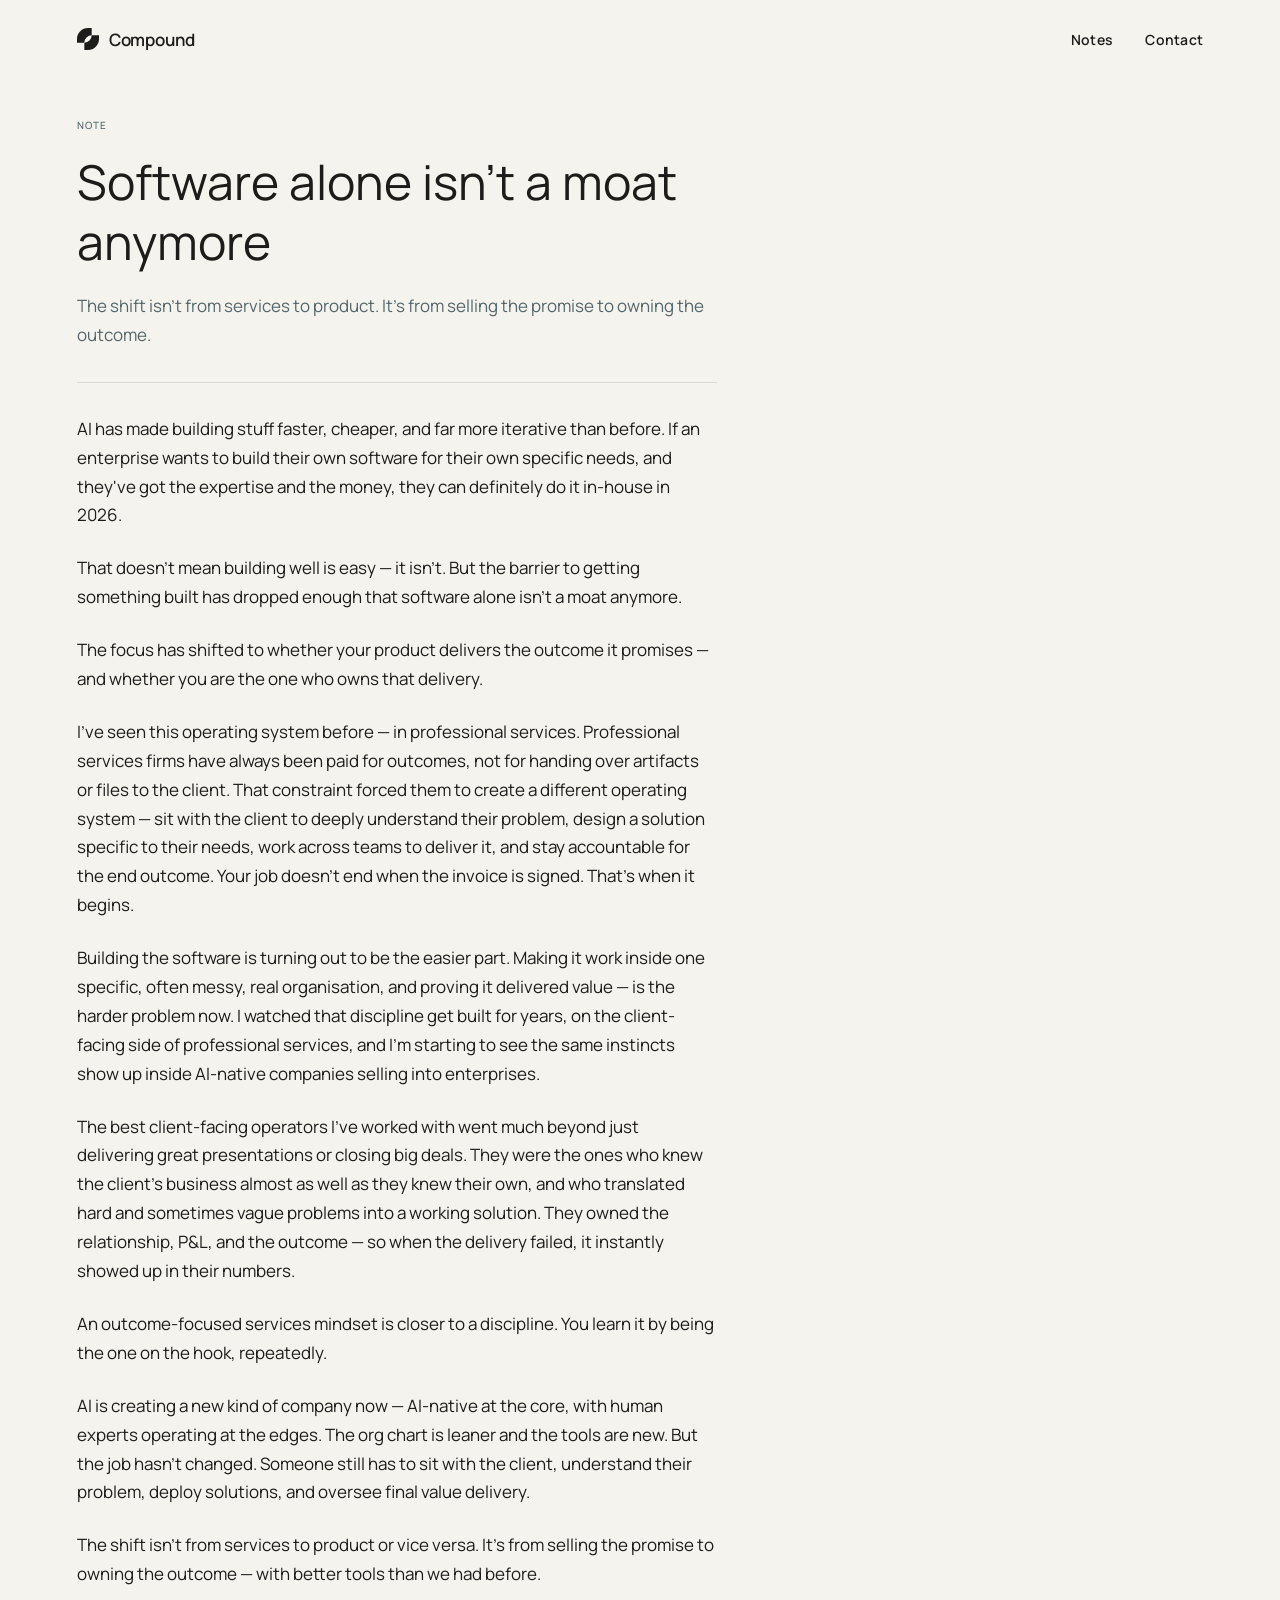
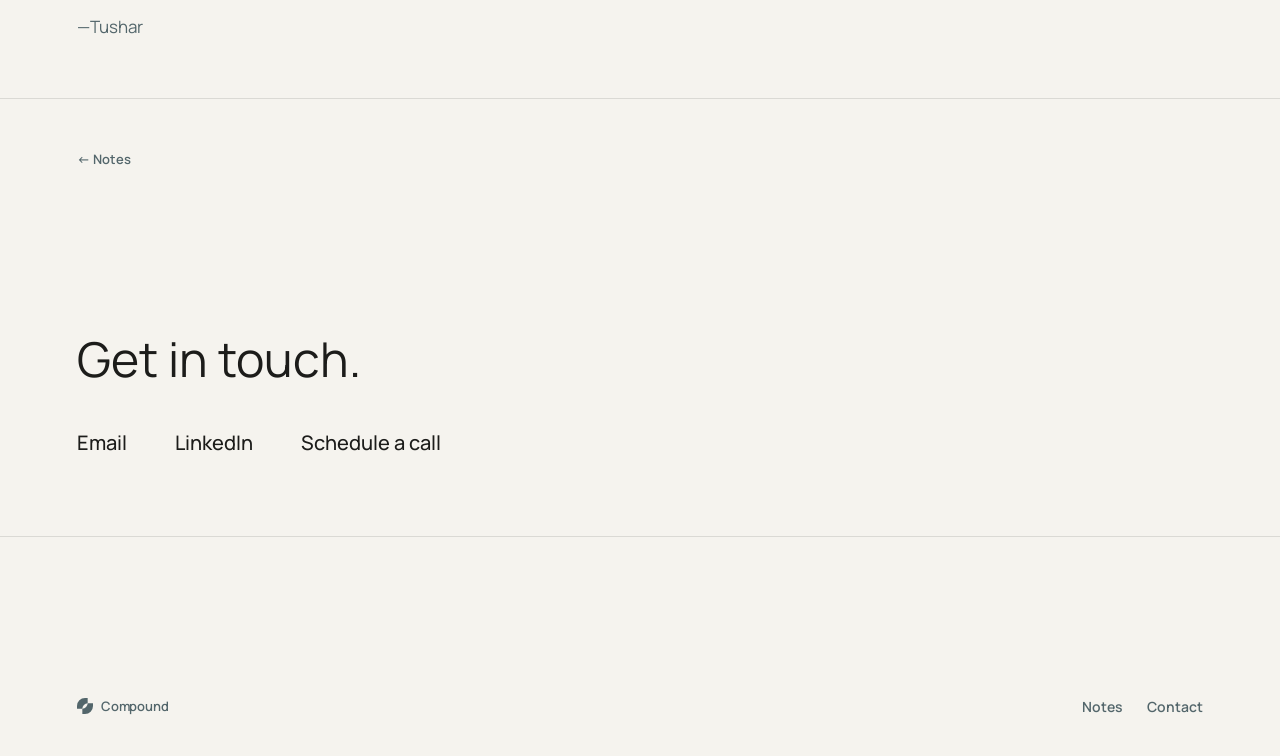
==== software-alone-isnt-a-moat.html @ eee7f184 "Add files via upload" ====
<!DOCTYPE html>
<html>
<head>
<meta charset="utf-8">
<meta name="viewport" content="width=device-width, initial-scale=1">
<script src="./support.js"></script>
</head>
<body>
<x-dc>
<helmet>
<meta charset="utf-8">
<title>Software alone isn't a moat anymore — Compound</title>
<meta name="description" content="The shift isn't from services to product. It's from selling the promise to owning the outcome.">
<meta property="og:type" content="article">
<meta property="og:title" content="Software alone isn't a moat anymore">
<meta property="og:description" content="The shift isn't from services to product. It's from selling the promise to owning the outcome.">
<meta property="og:url" content="https://bycompound.com/software-alone-isnt-a-moat.html">
<!-- og:image/twitter:image placeholder: og.png does not exist yet, upload before launch -->
<meta property="og:image" content="https://bycompound.com/og.png">
<meta name="twitter:card" content="summary">
<meta name="twitter:title" content="Software alone isn't a moat anymore">
<meta name="twitter:description" content="The shift isn't from services to product. It's from selling the promise to owning the outcome.">
<meta property="twitter:image" content="https://bycompound.com/og.png">
<link rel="icon" type="image/svg+xml" href="data:image/svg+xml,%3Csvg xmlns='http://www.w3.org/2000/svg' viewBox='0 0 600 600'%3E%3Cpath d='M 400,0 L 400,200 A 200,200 0 0,0 200,400 L 0,400 L 0,300 A 300,300 0 0,1 300,0 L 400,0 Z' fill='%231C1C1A'/%3E%3Cpath d='M 200,600 L 200,400 A 200,200 0 0,0 400,200 L 600,200 L 600,300 A 300,300 0 0,1 300,600 L 200,600 Z' fill='%231C1C1A'/%3E%3C/svg%3E">
<link rel="preconnect" href="https://fonts.googleapis.com">
<link href="https://fonts.googleapis.com/css2?family=Manrope:wght@400;500;600&display=swap" rel="stylesheet">
<style>
  * { box-sizing: border-box; }
  body { margin: 0; font-family: 'Manrope', sans-serif; background: #F5F3EE; }
  a { color: #A85C41; text-decoration: none; }
  a:hover { color: #8f4c35; }
  .back-link:hover { color: #1C1C1A; }
</style>
</helmet>

<div style="background:#F5F3EE;">

  <header style="position:sticky; top:0; z-index:10; background:#F5F3EE; display:flex; align-items:center; justify-content:space-between; padding:28px clamp(24px,6vw,96px); max-width:1400px; margin:0 auto; flex-wrap:wrap; gap:16px;">
    <a href="index.html" style="display:flex; align-items:center; gap:10px; text-decoration:none; color:inherit;">
      <svg viewBox="0 0 600 600" width="22" height="22" style="color:#1C1C1A; flex-shrink:0;">
        <path d="M 400,0 L 400,200 A 200,200 0 0,0 200,400 L 0,400 L 0,300 A 300,300 0 0,1 300,0 L 400,0 Z" fill="currentColor"/>
        <path d="M 200,600 L 200,400 A 200,200 0 0,0 400,200 L 600,200 L 600,300 A 300,300 0 0,1 300,600 L 200,600 Z" fill="currentColor"/>
      </svg>
      <span style="font:600 17px/1 Manrope; letter-spacing:-0.01em; color:#1C1C1A;">Compound</span>
    </a>
    <nav style="display:flex; gap:32px;">
      <a href="index.html#notes" style="font:600 14px Manrope; letter-spacing:0.02em; color:#1C1C1A;">Notes</a>
      <a href="#contact" style="font:600 14px Manrope; letter-spacing:0.02em; color:#1C1C1A;">Contact</a>
    </nav>
  </header>

  <article style="padding:40px clamp(24px,6vw,96px) 0; max-width:1400px; margin:0 auto;">
    <p style="margin:0 0 20px; font:500 10px Manrope; letter-spacing:0.1em; text-transform:uppercase; color:#53666B;">Note</p>
    <h1 style="margin:0 0 20px; max-width:680px; font:400 clamp(32px,6vw,48px)/1.25 Manrope; color:#1C1C1A;">Software alone isn't a moat anymore</h1>
    <p style="margin:0 0 32px; max-width:640px; font:400 17px/1.7 Manrope; color:#53666B;">The shift isn't from services to product. It's from selling the promise to owning the outcome.</p>
    <div style="max-width:640px; border-top:1px solid rgba(28,28,26,0.12); padding-top:32px; padding-bottom:56px; display:flex; flex-direction:column; gap:24px;">
      <p style="margin:0; font:400 17px/1.7 Manrope; color:#1C1C1A;">AI has made building stuff faster, cheaper, and far more iterative than before. If an enterprise wants to build their own software for their own specific needs, and they've got the expertise and the money, they can definitely do it in-house in 2026.</p>
      <p style="margin:0; font:400 17px/1.7 Manrope; color:#1C1C1A;">That doesn't mean building well is easy — it isn't. But the barrier to getting something built has dropped enough that software alone isn't a moat anymore.</p>
      <p style="margin:0; font:400 17px/1.7 Manrope; color:#1C1C1A;">The focus has shifted to whether your product delivers the outcome it promises — and whether you are the one who owns that delivery.</p>
      <p style="margin:0; font:400 17px/1.7 Manrope; color:#1C1C1A;">I've seen this operating system before — in professional services. Professional services firms have always been paid for outcomes, not for handing over artifacts or files to the client. That constraint forced them to create a different operating system — sit with the client to deeply understand their problem, design a solution specific to their needs, work across teams to deliver it, and stay accountable for the end outcome. Your job doesn't end when the invoice is signed. That's when it begins.</p>
      <p style="margin:0; font:400 17px/1.7 Manrope; color:#1C1C1A;">Building the software is turning out to be the easier part. Making it work inside one specific, often messy, real organisation, and proving it delivered value — is the harder problem now. I watched that discipline get built for years, on the client-facing side of professional services, and I'm starting to see the same instincts show up inside AI-native companies selling into enterprises.</p>
      <p style="margin:0; font:400 17px/1.7 Manrope; color:#1C1C1A;">The best client-facing operators I've worked with went much beyond just delivering great presentations or closing big deals. They were the ones who knew the client's business almost as well as they knew their own, and who translated hard and sometimes vague problems into a working solution. They owned the relationship, P&amp;L, and the outcome — so when the delivery failed, it instantly showed up in their numbers.</p>
      <p style="margin:0; font:400 17px/1.7 Manrope; color:#1C1C1A;">An outcome-focused services mindset is closer to a discipline. You learn it by being the one on the hook, repeatedly.</p>
      <p style="margin:0; font:400 17px/1.7 Manrope; color:#1C1C1A;">AI is creating a new kind of company now — AI-native at the core, with human experts operating at the edges. The org chart is leaner and the tools are new. But the job hasn't changed. Someone still has to sit with the client, understand their problem, deploy solutions, and oversee final value delivery.</p>
      <p style="margin:0; font:400 17px/1.7 Manrope; color:#1C1C1A;">The shift isn't from services to product or vice versa. It's from selling the promise to owning the outcome — with better tools than we had before.</p>
      <p style="margin:0; font:400 17px/1.7 Manrope; color:#53666B;">—Tushar</p>
    </div>
  </article>

  <div style="padding:48px clamp(24px,6vw,96px) 0; max-width:1400px; margin:0 auto; border-top:1px solid rgba(28,28,26,0.12);">
    <a href="index.html#notes" style="font:600 13px Manrope; color:#53666B;" class="back-link">← Notes</a>
  </div>

  <section id="contact" style="padding:clamp(80px,18vw,160px) clamp(24px,6vw,96px) 80px; max-width:1400px; margin:0 auto;">
    <h2 style="margin:0 0 40px; font:400 clamp(32px,6vw,48px)/1.25 Manrope; color:#1C1C1A;">Get in touch.</h2>
    <div style="display:flex; gap:48px; flex-wrap:wrap;">
      <a href="mailto:tushar@bycompound.com" style="font:500 20px Manrope; color:#1C1C1A;">Email</a>
      <a href="https://www.linkedin.com/company/bycompound/" style="font:500 20px Manrope; color:#1C1C1A;">LinkedIn</a>
      <a href="https://cal.com/bycompound/30min" target="_blank" rel="noopener" style="font:500 20px Manrope; color:#1C1C1A;">Schedule a call</a>
    </div>
  </section>

  <footer style="padding:160px clamp(24px,6vw,96px) 40px; max-width:1400px; margin:0 auto; display:flex; align-items:center; justify-content:space-between; flex-wrap:wrap; gap:16px; border-top:1px solid rgba(28,28,26,0.12);">
    <div style="display:flex; align-items:center; gap:8px;">
      <svg viewBox="0 0 600 600" width="16" height="16" style="color:#53666B; flex-shrink:0;">
        <path d="M 400,0 L 400,200 A 200,200 0 0,0 200,400 L 0,400 L 0,300 A 300,300 0 0,1 300,0 L 400,0 Z" fill="currentColor"/>
        <path d="M 200,600 L 200,400 A 200,200 0 0,0 400,200 L 600,200 L 600,300 A 300,300 0 0,1 300,600 L 200,600 Z" fill="currentColor"/>
      </svg>
      <span style="font:600 13px/1 Manrope; letter-spacing:-0.01em; color:#53666B;">Compound</span>
    </div>
    <nav style="display:flex; gap:24px;">
      <a href="index.html#notes" style="font:600 14px Manrope; color:#53666B;">Notes</a>
      <a href="#contact" style="font:600 14px Manrope; color:#53666B;">Contact</a>
    </nav>
  </footer>

</div>

</x-dc>
</body>
</html>
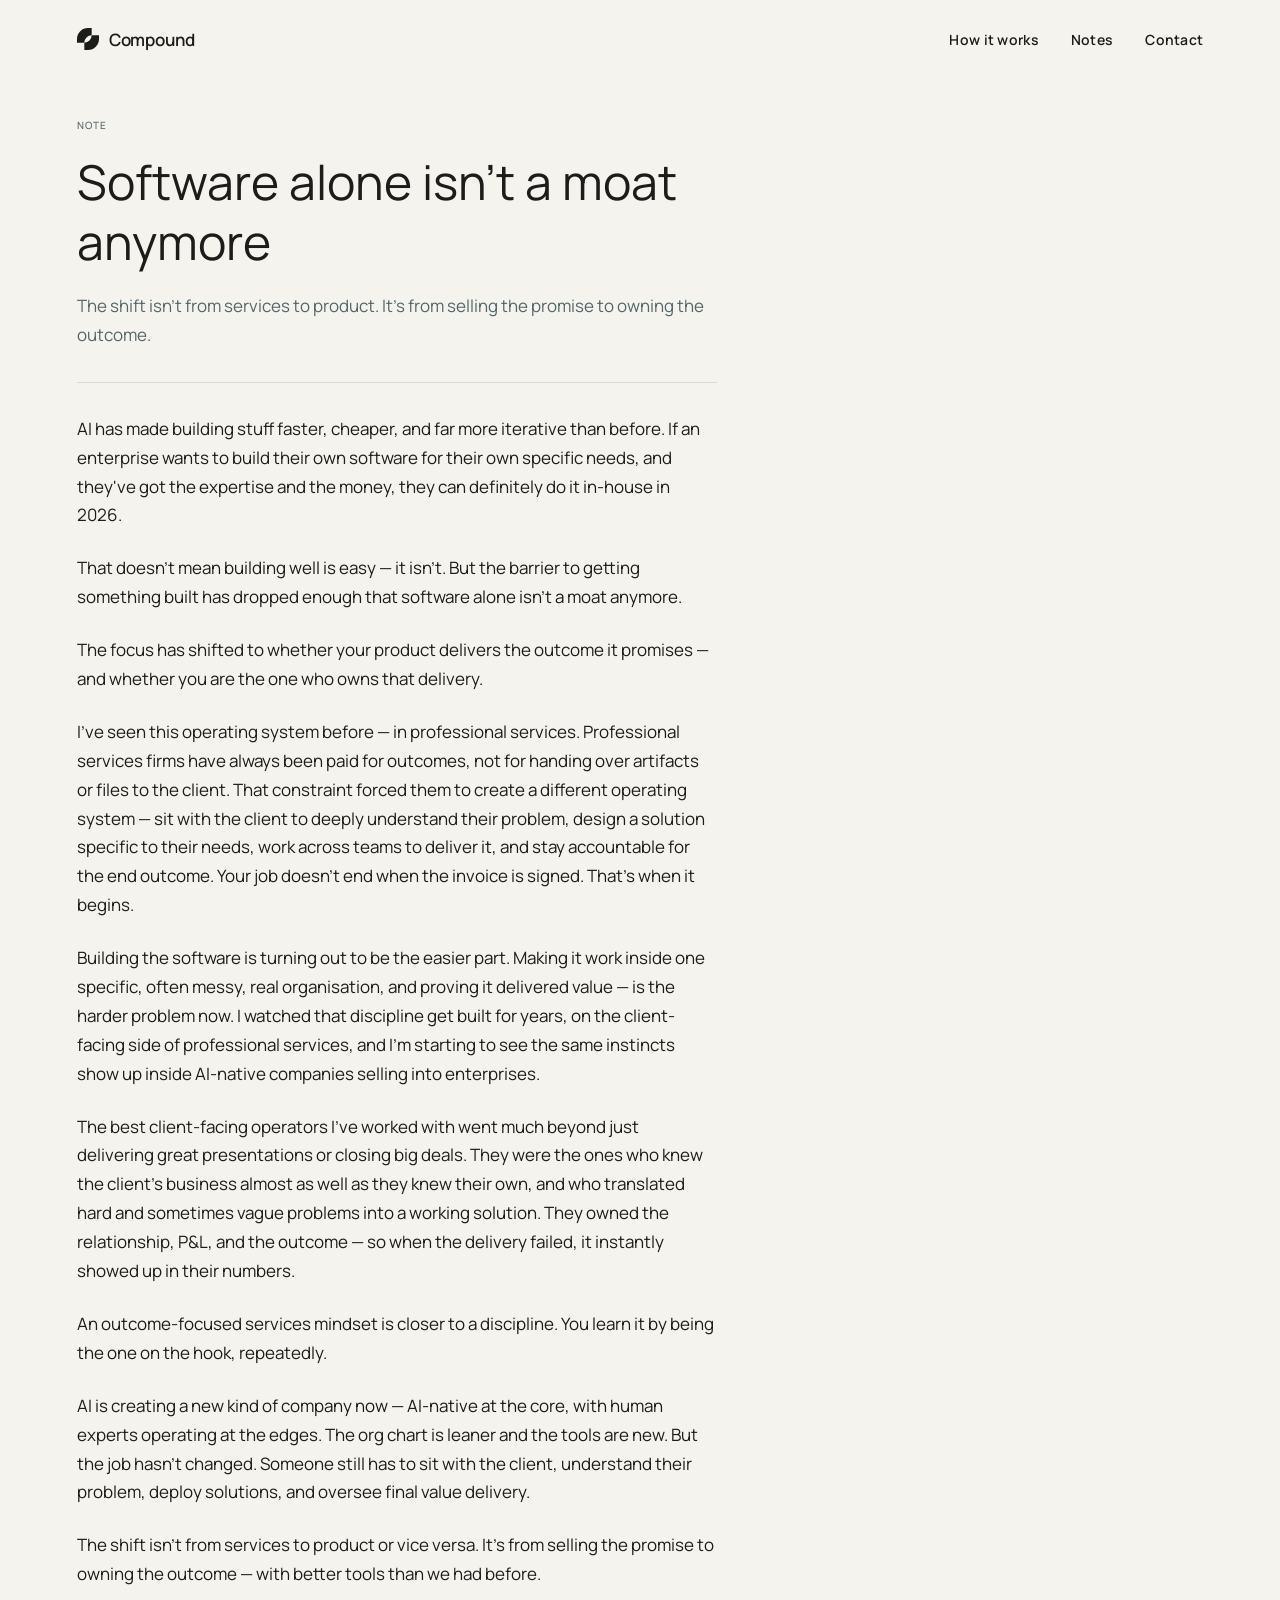
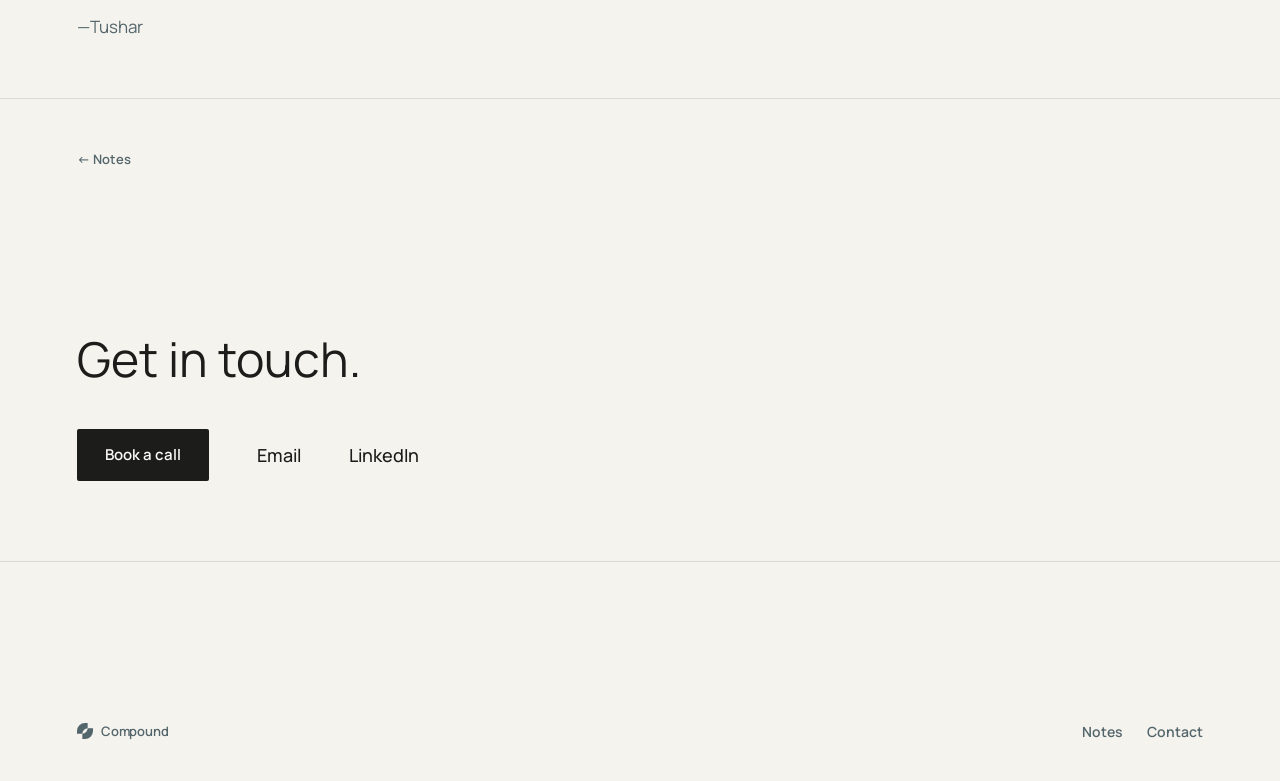
==== commit e40a2f4b: "Add files via upload" ====
--- a/software-alone-isnt-a-moat.html
+++ b/software-alone-isnt-a-moat.html
@@ -3,12 +3,6 @@
 <head>
 <meta charset="utf-8">
 <meta name="viewport" content="width=device-width, initial-scale=1">
-<script src="./support.js"></script>
-</head>
-<body>
-<x-dc>
-<helmet>
-<meta charset="utf-8">
 <title>Software alone isn't a moat anymore — Compound</title>
 <meta name="description" content="The shift isn't from services to product. It's from selling the promise to owning the outcome.">
 <meta property="og:type" content="article">
@@ -21,18 +15,19 @@
 <meta name="twitter:title" content="Software alone isn't a moat anymore">
 <meta name="twitter:description" content="The shift isn't from services to product. It's from selling the promise to owning the outcome.">
 <meta property="twitter:image" content="https://bycompound.com/og.png">
-<link rel="icon" type="image/svg+xml" href="data:image/svg+xml,%3Csvg xmlns='http://www.w3.org/2000/svg' viewBox='0 0 600 600'%3E%3Cpath d='M 400,0 L 400,200 A 200,200 0 0,0 200,400 L 0,400 L 0,300 A 300,300 0 0,1 300,0 L 400,0 Z' fill='%231C1C1A'/%3E%3Cpath d='M 200,600 L 200,400 A 200,200 0 0,0 400,200 L 600,200 L 600,300 A 300,300 0 0,1 300,600 L 200,600 Z' fill='%231C1C1A'/%3E%3C/svg%3E">
+<link rel="icon" href="/favicon.ico" sizes="any"><link rel="icon" type="image/svg+xml" href="/favicon.svg">
 <link rel="preconnect" href="https://fonts.googleapis.com">
 <link href="https://fonts.googleapis.com/css2?family=Manrope:wght@400;500;600&display=swap" rel="stylesheet">
 <style>
   * { box-sizing: border-box; }
   body { margin: 0; font-family: 'Manrope', sans-serif; background: #F5F3EE; }
-  a { color: #A85C41; text-decoration: none; }
-  a:hover { color: #8f4c35; }
+  a { color: #3F6282; text-decoration: none; }
+  a:hover { color: #2E4A66; }
   .back-link:hover { color: #1C1C1A; }
+  @media (max-width: 760px) { header nav a:not(:last-child) { display: none; } }
 </style>
-</helmet>
-
+</head>
+<body>
 <div style="background:#F5F3EE;">
 
   <header style="position:sticky; top:0; z-index:10; background:#F5F3EE; display:flex; align-items:center; justify-content:space-between; padding:28px clamp(24px,6vw,96px); max-width:1400px; margin:0 auto; flex-wrap:wrap; gap:16px;">
@@ -44,6 +39,7 @@
       <span style="font:600 17px/1 Manrope; letter-spacing:-0.01em; color:#1C1C1A;">Compound</span>
     </a>
     <nav style="display:flex; gap:32px;">
+      <a href="index.html#how" style="font:600 14px Manrope; letter-spacing:0.02em; color:#1C1C1A;">How it works</a>
       <a href="index.html#notes" style="font:600 14px Manrope; letter-spacing:0.02em; color:#1C1C1A;">Notes</a>
       <a href="#contact" style="font:600 14px Manrope; letter-spacing:0.02em; color:#1C1C1A;">Contact</a>
     </nav>
@@ -73,10 +69,10 @@
 
   <section id="contact" style="padding:clamp(80px,18vw,160px) clamp(24px,6vw,96px) 80px; max-width:1400px; margin:0 auto;">
     <h2 style="margin:0 0 40px; font:400 clamp(32px,6vw,48px)/1.25 Manrope; color:#1C1C1A;">Get in touch.</h2>
-    <div style="display:flex; gap:48px; flex-wrap:wrap;">
-      <a href="mailto:tushar@bycompound.com" style="font:500 20px Manrope; color:#1C1C1A;">Email</a>
-      <a href="https://www.linkedin.com/company/bycompound/" style="font:500 20px Manrope; color:#1C1C1A;">LinkedIn</a>
-      <a href="https://cal.com/bycompound/30min" target="_blank" rel="noopener" style="font:500 20px Manrope; color:#1C1C1A;">Schedule a call</a>
+    <div style="display:flex; gap:20px 48px; flex-wrap:wrap; align-items:center;">
+      <a href="https://cal.com/bycompound/30min" target="_blank" rel="noopener" style="display:inline-flex; align-items:center; height:52px; padding:0 28px; background:#1C1C1A; color:#FBFAF7; font:600 15px Manrope; border-radius:2px;">Book a call</a>
+      <a href="mailto:tushar@bycompound.com" style="font:500 18px Manrope; color:#1C1C1A;">Email</a>
+      <a href="https://www.linkedin.com/company/bycompound/" target="_blank" rel="noopener" style="font:500 18px Manrope; color:#1C1C1A;">LinkedIn</a>
     </div>
   </section>
 
@@ -96,6 +92,5 @@
 
 </div>
 
-</x-dc>
 </body>
 </html>
